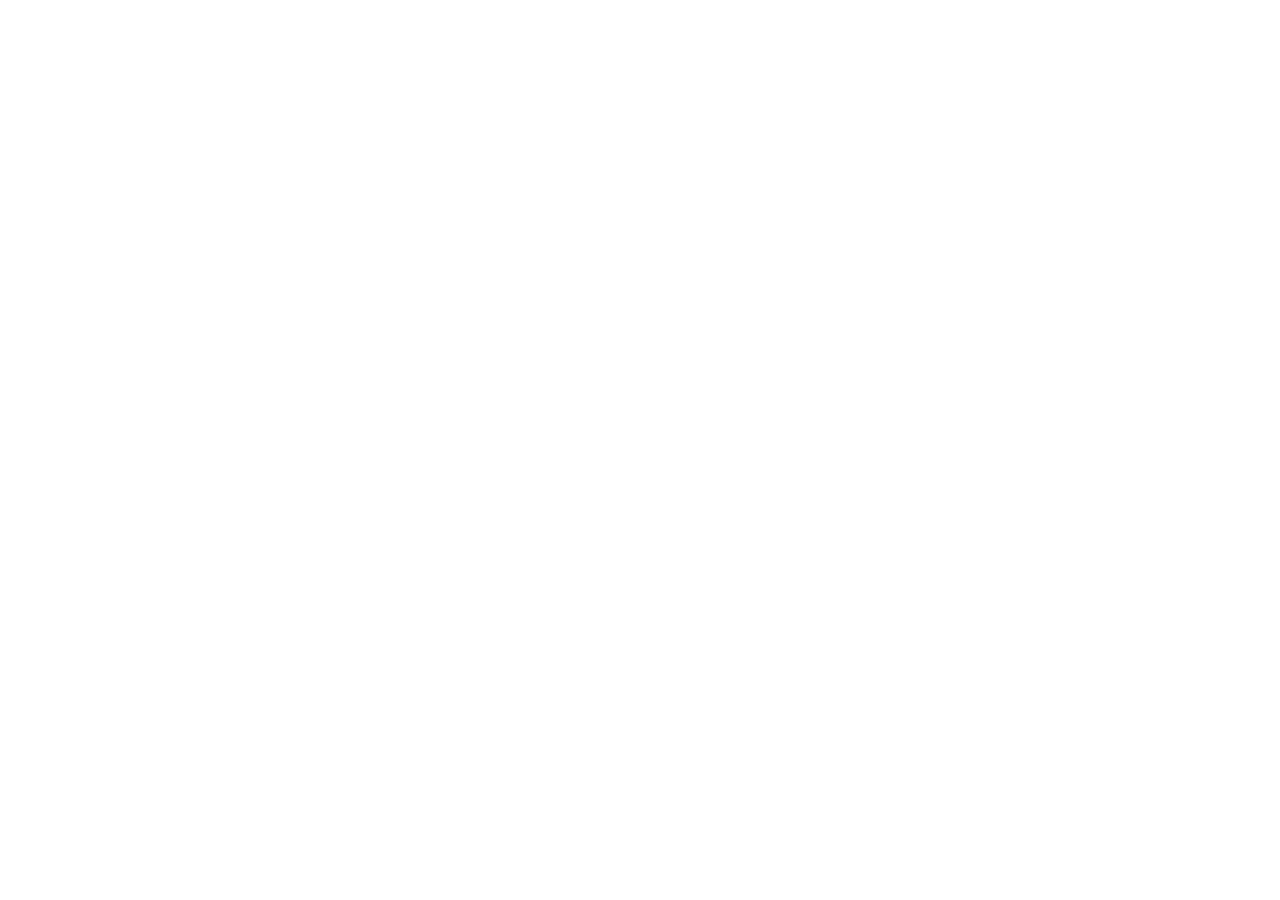
==== about.html @ eb5efb41 "Use full name Khaled Naguib Othman to match LinkedIn Co-Authored-By: Claude Opus 5.5 <noreply@anthro" ====
<!doctype html>
<html lang="en" dir="ltr">
<head>
  <meta charset="utf-8">
  <meta name="viewport" content="width=device-width, initial-scale=1">
  <title>Khaled Naguib Othman | Production Manager</title>
  <meta name="description" content="Khaled Naguib Othman, Production Manager in plastic injection molding and IML packaging, with lean manufacturing, continuous improvement and an MBA.">
  <script>(function(){try{var l=localStorage.getItem('kn-lang'),t=localStorage.getItem('kn-theme');if(l==='ar'){document.documentElement.lang='ar';document.documentElement.dir='rtl';}if(t)document.documentElement.setAttribute('data-theme',t);}catch(e){}})();</script>
  <link rel="preconnect" href="https://fonts.googleapis.com">
  <link rel="preconnect" href="https://fonts.gstatic.com" crossorigin>
  <link href="https://fonts.googleapis.com/css2?family=Cairo:wght@400;500;600;700;800&family=Inter:wght@400;500;600;700;800&display=swap" rel="stylesheet">
  <link rel="stylesheet" href="assets/css/style.css">
  <link rel="icon" href="assets/img/khaled.jpg">
</head>
<body data-page="about">
  <div id="app-header"></div>
  <main id="main">
    <noscript><p>Please enable JavaScript to view this website.</p></noscript>
  </main>
  <div id="app-footer"></div>
  <script src="assets/js/content.js"></script>
  <script src="assets/js/main.js"></script>
</body>
</html>
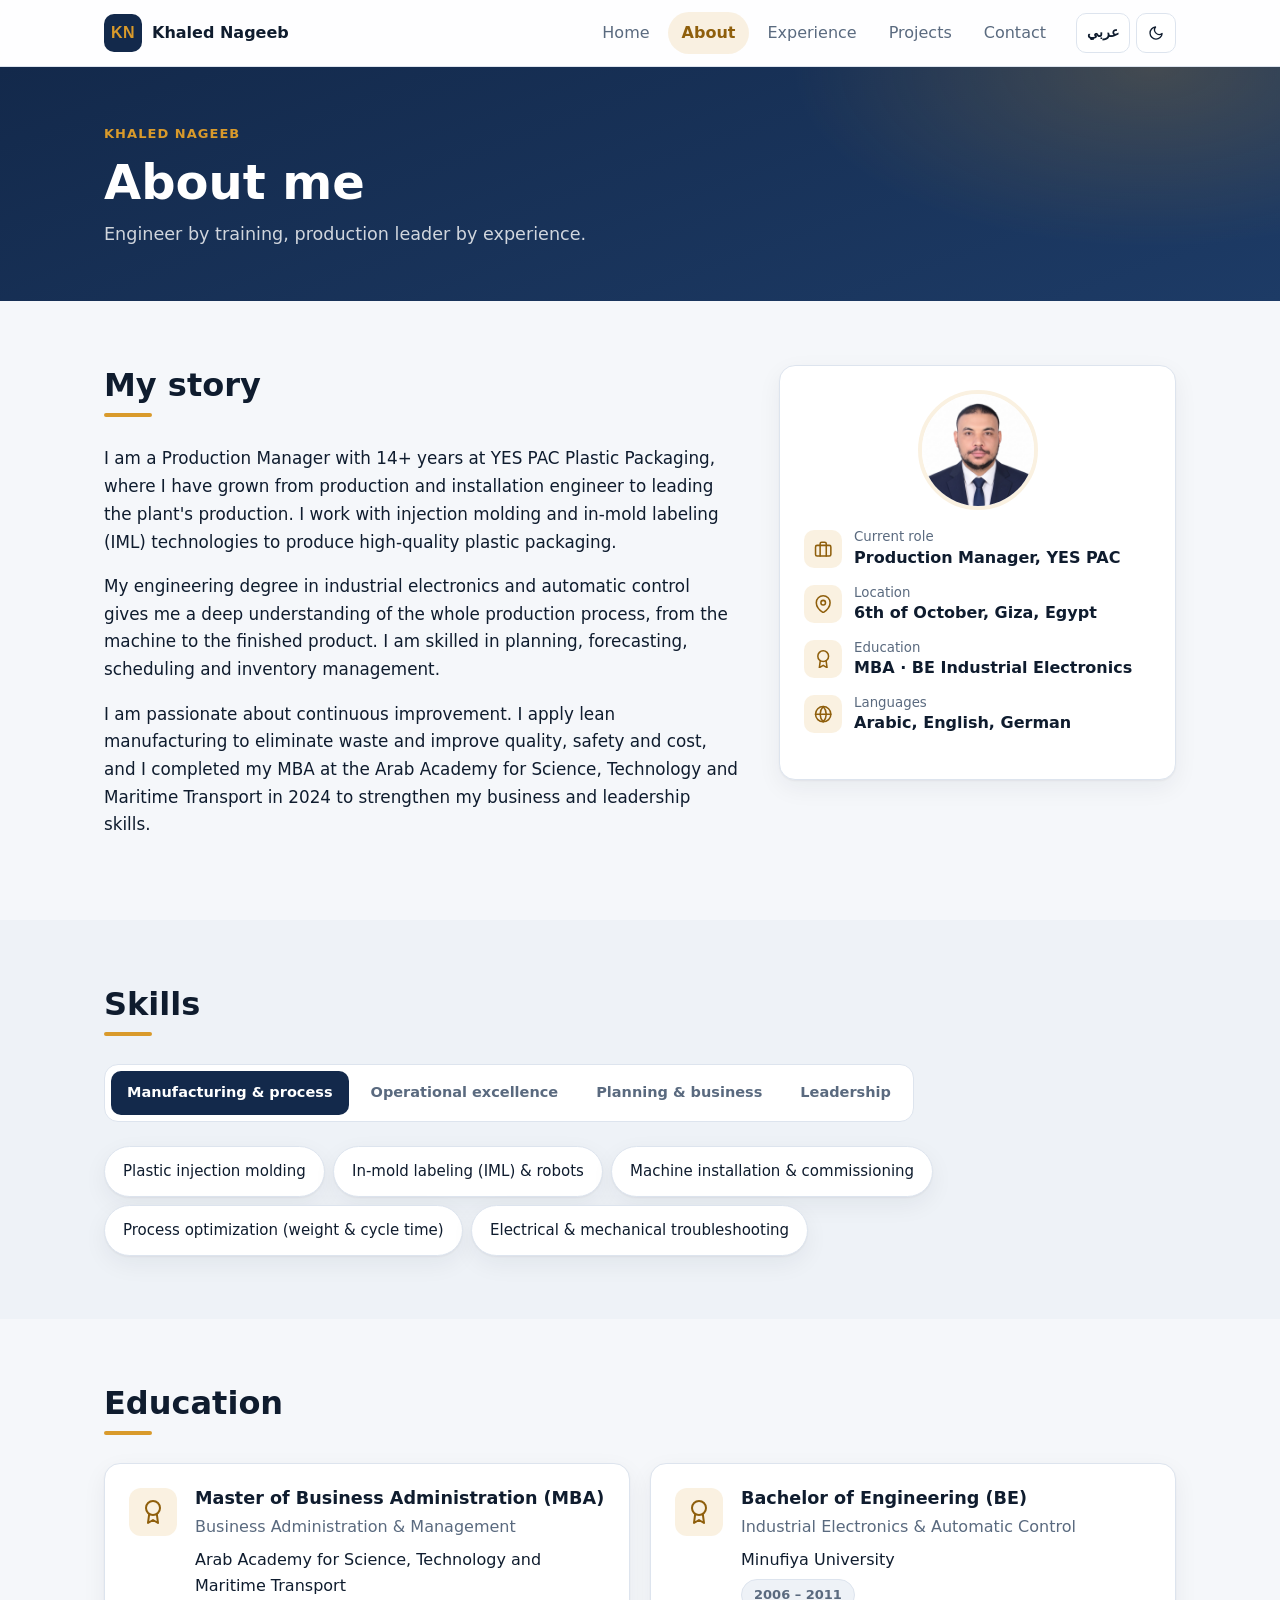
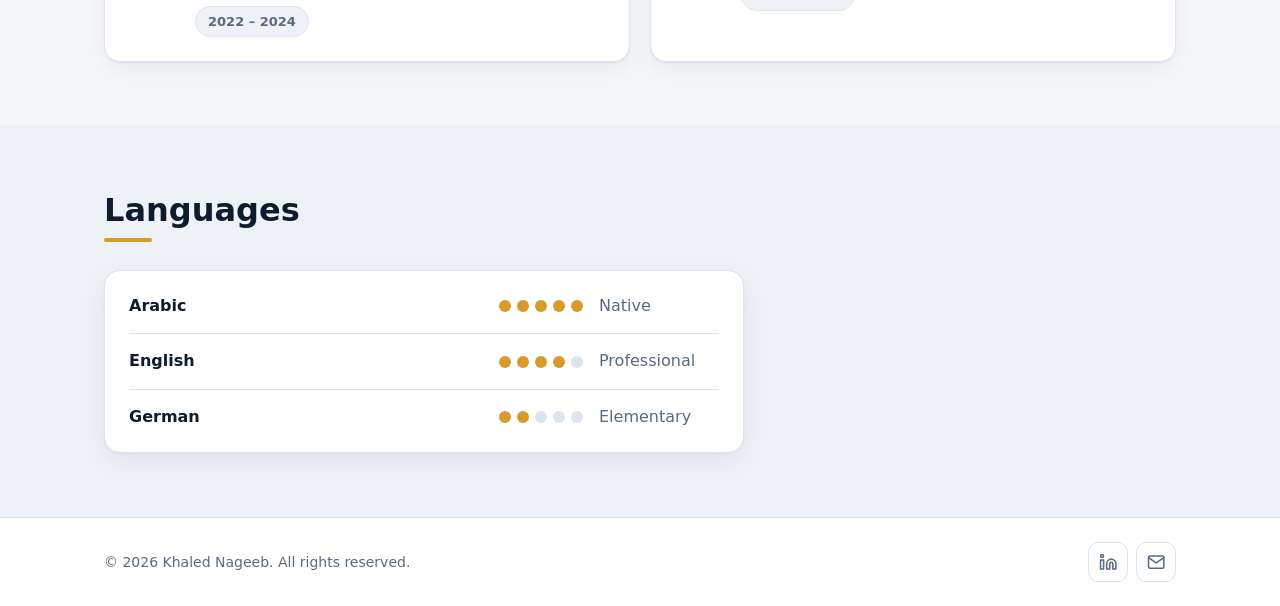
==== commit 8b82236d: "Personal website: bilingual EN/AR portfolio (About, Experience, Projects, Contact) Co-Authored-By: C" ====
--- a/about.html
+++ b/about.html
@@ -3,8 +3,8 @@
 <head>
   <meta charset="utf-8">
   <meta name="viewport" content="width=device-width, initial-scale=1">
-  <title>Khaled Naguib Othman | Production Manager</title>
-  <meta name="description" content="Khaled Naguib Othman, Production Manager in plastic injection molding and IML packaging, with lean manufacturing, continuous improvement and an MBA.">
+  <title>Khaled Nageeb | Production Manager</title>
+  <meta name="description" content="Khaled Nageeb, Production Manager in plastic injection molding and IML packaging, with lean manufacturing, continuous improvement and an MBA.">
   <script>(function(){try{var l=localStorage.getItem('kn-lang'),t=localStorage.getItem('kn-theme');if(l==='ar'){document.documentElement.lang='ar';document.documentElement.dir='rtl';}if(t)document.documentElement.setAttribute('data-theme',t);}catch(e){}})();</script>
   <link rel="preconnect" href="https://fonts.googleapis.com">
   <link rel="preconnect" href="https://fonts.gstatic.com" crossorigin>
--- a/assets/css/style.css
+++ b/assets/css/style.css
@@ -0,0 +1,491 @@
+/* ===== Tokens ===== */
+:root {
+  --bg: #f5f7fa;
+  --surface: #ffffff;
+  --surface-2: #eef2f7;
+  --text: #0f1c2e;
+  --muted: #5a6a7f;
+  --border: #dde4ee;
+  --navy: #13294b;
+  --navy-2: #1d3b66;
+  --accent: #d99a2b;
+  --accent-text: #8f5f0c;
+  --accent-soft: rgba(217, 154, 43, 0.14);
+  --on-accent: #1a1203;
+  --hero-text: #ffffff;
+  --shadow: 0 1px 2px rgba(15, 28, 46, 0.05), 0 8px 24px rgba(15, 28, 46, 0.06);
+  --shadow-lg: 0 20px 50px rgba(15, 28, 46, 0.18);
+  --radius: 16px;
+  --font: "Inter", system-ui, -apple-system, "Segoe UI", Roboto, Arial, sans-serif;
+  --seg-1: #13294b;
+  --seg-2: #2f5d9a;
+  --seg-3: #5f8cc7;
+  --seg-4: #d99a2b;
+  color-scheme: light;
+}
+
+@media (prefers-color-scheme: dark) {
+  :root:not([data-theme="light"]) {
+    --bg: #0a121d;
+    --surface: #111c2b;
+    --surface-2: #162436;
+    --text: #e7edf5;
+    --muted: #97a8bd;
+    --border: #23354b;
+    --navy: #0d1c33;
+    --navy-2: #152a4a;
+    --accent-text: #f0bf68;
+    --accent-soft: rgba(217, 154, 43, 0.16);
+    --shadow: 0 1px 2px rgba(0, 0, 0, 0.3), 0 8px 24px rgba(0, 0, 0, 0.25);
+    --shadow-lg: 0 20px 50px rgba(0, 0, 0, 0.5);
+    --seg-1: #3f6fb0;
+    --seg-2: #5f8cc7;
+    --seg-3: #8fb2df;
+    color-scheme: dark;
+  }
+}
+:root[data-theme="dark"] {
+  --bg: #0a121d;
+  --surface: #111c2b;
+  --surface-2: #162436;
+  --text: #e7edf5;
+  --muted: #97a8bd;
+  --border: #23354b;
+  --navy: #0d1c33;
+  --navy-2: #152a4a;
+  --accent-text: #f0bf68;
+  --accent-soft: rgba(217, 154, 43, 0.16);
+  --shadow: 0 1px 2px rgba(0, 0, 0, 0.3), 0 8px 24px rgba(0, 0, 0, 0.25);
+  --shadow-lg: 0 20px 50px rgba(0, 0, 0, 0.5);
+  --seg-1: #3f6fb0;
+  --seg-2: #5f8cc7;
+  --seg-3: #8fb2df;
+  color-scheme: dark;
+}
+
+html[lang="ar"] { --font: "Cairo", "Segoe UI", Tahoma, Arial, sans-serif; }
+
+/* ===== Base ===== */
+*, *::before, *::after { box-sizing: border-box; }
+html { scroll-behavior: smooth; -webkit-text-size-adjust: 100%; }
+body {
+  margin: 0;
+  font-family: var(--font);
+  font-size: 16px;
+  line-height: 1.65;
+  color: var(--text);
+  background: var(--bg);
+  overflow-x: hidden;
+  transition: background-color .25s ease, color .25s ease;
+}
+body.no-scroll { overflow: hidden; }
+img { max-width: 100%; display: block; }
+a { color: inherit; }
+h1, h2, h3, h4 { line-height: 1.25; margin: 0 0 .5em; }
+p { margin: 0 0 1em; }
+[hidden] { display: none !important; }
+:focus-visible { outline: 3px solid var(--accent); outline-offset: 2px; border-radius: 6px; }
+
+.container { width: 100%; max-width: 1120px; margin-inline: auto; padding-inline: 16px; }
+@media (min-width: 640px) { .container { padding-inline: 24px; } }
+
+.icon { width: 1.15em; height: 1.15em; flex-shrink: 0; vertical-align: -0.2em; }
+[dir="rtl"] .flip-rtl { transform: scaleX(-1); }
+.muted { color: var(--muted); }
+
+/* ===== Header ===== */
+.site-header {
+  position: sticky; top: 0; z-index: 50;
+  background: color-mix(in srgb, var(--surface) 85%, transparent);
+  backdrop-filter: saturate(1.4) blur(10px);
+  -webkit-backdrop-filter: saturate(1.4) blur(10px);
+  border-bottom: 1px solid var(--border);
+}
+.header-inner { display: flex; align-items: center; gap: 16px; height: 66px; }
+.brand { display: flex; align-items: center; gap: 10px; text-decoration: none; font-weight: 700; }
+.brand-mark {
+  display: grid; place-items: center; width: 38px; height: 38px; border-radius: 10px;
+  background: var(--navy); color: var(--accent); font-weight: 800; letter-spacing: .5px; font-family: "Inter", sans-serif;
+}
+.brand-name { white-space: nowrap; }
+.main-nav { margin-inline-start: auto; }
+.main-nav ul { list-style: none; display: flex; gap: 4px; margin: 0; padding: 0; }
+.nav-link {
+  display: block; padding: 8px 14px; border-radius: 999px; text-decoration: none;
+  color: var(--muted); font-weight: 500; transition: color .2s, background-color .2s;
+}
+.nav-link:hover { color: var(--text); background: var(--surface-2); }
+.nav-link.active { color: var(--accent-text); background: var(--accent-soft); font-weight: 600; }
+.header-actions { display: flex; align-items: center; gap: 6px; }
+
+.btn-icon {
+  display: inline-grid; place-items: center; min-width: 40px; height: 40px; padding: 0 10px;
+  border-radius: 10px; border: 1px solid var(--border); background: var(--surface);
+  color: var(--text); cursor: pointer; font: inherit; font-weight: 600; font-size: 14px;
+  transition: background-color .2s, border-color .2s, transform .15s;
+}
+.btn-icon:hover { background: var(--surface-2); border-color: var(--accent); }
+.btn-icon:active { transform: scale(.95); }
+.lang-toggle { font-family: "Cairo", "Inter", sans-serif; }
+html[lang="ar"] .lang-toggle { font-family: "Inter", sans-serif; }
+.menu-toggle { display: none; }
+
+@media (max-width: 860px) {
+  .brand-name { display: none; }
+  .menu-toggle { display: inline-grid; }
+  .main-nav {
+    position: absolute; inset-inline: 0; top: 66px; margin: 0;
+    background: var(--surface); border-bottom: 1px solid var(--border); box-shadow: var(--shadow);
+    max-height: 0; overflow: hidden; transition: max-height .3s ease;
+  }
+  .main-nav.open { max-height: 360px; }
+  .main-nav ul { flex-direction: column; padding: 10px 16px 16px; }
+  .nav-link { border-radius: 10px; padding: 12px 14px; }
+  .header-actions { margin-inline-start: auto; }
+}
+
+/* ===== Buttons ===== */
+.btn {
+  display: inline-flex; align-items: center; justify-content: center; gap: 8px;
+  padding: 12px 20px; border-radius: 12px; font: inherit; font-weight: 600; font-size: 15px;
+  text-decoration: none; cursor: pointer; border: 1px solid transparent;
+  transition: transform .15s, box-shadow .2s, background-color .2s, border-color .2s;
+}
+.btn:hover { transform: translateY(-2px); }
+.btn:active { transform: translateY(0); }
+.btn-primary { background: var(--accent); color: var(--on-accent); box-shadow: 0 6px 18px rgba(217, 154, 43, .35); }
+.btn-primary:hover { box-shadow: 0 10px 24px rgba(217, 154, 43, .45); }
+.btn-outline { border-color: currentColor; background: transparent; }
+.btn-ghost { background: rgba(255, 255, 255, .08); }
+.btn-sm { padding: 8px 14px; font-size: 14px; }
+.btn-block { width: 100%; }
+.btn-row { display: flex; flex-wrap: wrap; gap: 10px; margin: 26px 0 18px; }
+.link-btn {
+  margin-top: auto; align-self: flex-start; display: inline-flex; align-items: center; gap: 6px;
+  background: none; border: 0; padding: 6px 0; font: inherit; font-weight: 600; color: var(--accent-text); cursor: pointer;
+}
+.link-btn .icon { transition: transform .2s; }
+.link-btn:hover .icon { transform: translateX(4px); }
+[dir="rtl"] .link-btn:hover .icon { transform: scaleX(-1) translateX(4px); }
+
+/* ===== Hero (home) ===== */
+.hero {
+  position: relative; overflow: hidden; color: var(--hero-text);
+  background:
+    radial-gradient(900px 400px at 85% -10%, rgba(217, 154, 43, .22), transparent 60%),
+    radial-gradient(700px 500px at -10% 110%, rgba(95, 140, 199, .25), transparent 60%),
+    linear-gradient(160deg, var(--navy) 0%, var(--navy-2) 100%);
+  padding: 72px 0 96px;
+}
+.hero::after {
+  content: ""; position: absolute; inset: 0; pointer-events: none; opacity: .07;
+  background-image: linear-gradient(#fff 1px, transparent 1px), linear-gradient(90deg, #fff 1px, transparent 1px);
+  background-size: 40px 40px;
+  mask-image: linear-gradient(to bottom, #000, transparent 85%);
+  -webkit-mask-image: linear-gradient(to bottom, #000, transparent 85%);
+}
+.hero-grid { position: relative; z-index: 1; display: grid; grid-template-columns: 1.25fr 1fr; gap: 48px; align-items: center; }
+.eyebrow { color: var(--accent); font-weight: 700; letter-spacing: .08em; text-transform: uppercase; font-size: 13px; margin-bottom: 8px; }
+html[lang="ar"] .eyebrow { letter-spacing: 0; font-size: 15px; }
+.hero-name { font-size: clamp(2.4rem, 6vw, 4rem); font-weight: 800; letter-spacing: -.02em; margin-bottom: 6px; }
+.hero-role { font-size: clamp(1.05rem, 2.2vw, 1.3rem); color: #f3d7a6; font-weight: 600; margin-bottom: 18px; }
+.hero-intro { color: rgba(255, 255, 255, .82); max-width: 58ch; font-size: 1.05rem; }
+.hero .btn-outline { color: #fff; border-color: rgba(255, 255, 255, .5); }
+.hero .btn-outline:hover { border-color: #fff; background: rgba(255, 255, 255, .08); }
+.hero .btn-ghost { color: #fff; }
+.hero-location { display: flex; align-items: center; gap: 8px; color: rgba(255, 255, 255, .7); font-size: 14px; margin: 0; }
+
+.hero-photo { position: relative; justify-self: center; width: min(380px, 100%); }
+.photo-frame {
+  position: relative; border-radius: 28px; overflow: hidden; aspect-ratio: 1;
+  background: #fff; box-shadow: var(--shadow-lg);
+  border: 6px solid rgba(255, 255, 255, .12);
+  animation: float 6s ease-in-out infinite;
+}
+.photo-frame img { width: 100%; height: 100%; object-fit: cover; }
+.hero-photo::before {
+  content: ""; position: absolute; inset: 18px -18px -18px 18px; border-radius: 28px;
+  border: 2px solid var(--accent); opacity: .7;
+}
+[dir="rtl"] .hero-photo::before { inset: 18px 18px -18px -18px; }
+.photo-badge {
+  position: absolute; bottom: 22px; inset-inline-start: -14px;
+  display: inline-flex; align-items: center; gap: 8px;
+  background: var(--surface); color: var(--text); padding: 10px 16px; border-radius: 14px;
+  font-weight: 700; font-size: 14px; box-shadow: var(--shadow-lg); font-family: "Inter", sans-serif;
+}
+.photo-badge .icon { color: var(--accent); }
+
+@keyframes float { 0%, 100% { transform: translateY(0); } 50% { transform: translateY(-10px); } }
+
+@media (max-width: 860px) {
+  .hero { padding: 40px 0 72px; }
+  .hero-grid { grid-template-columns: 1fr; gap: 36px; }
+  .hero-photo { order: -1; width: min(260px, 72%); }
+  .hero-text { text-align: center; }
+  .hero-intro { margin-inline: auto; }
+  .btn-row, .hero-location { justify-content: center; }
+}
+
+/* ===== Stats ===== */
+.stats-section { margin-top: -56px; position: relative; z-index: 2; padding-top: 0 !important; }
+.stats { display: grid; grid-template-columns: repeat(3, 1fr); gap: 16px; }
+.stat {
+  background: var(--surface); border: 1px solid var(--border); border-radius: var(--radius);
+  padding: 22px; box-shadow: var(--shadow); text-align: center;
+}
+.stat-value { display: block; font-size: 2.4rem; font-weight: 800; color: var(--accent-text); line-height: 1.1; font-family: "Inter", sans-serif; }
+.stat-label { color: var(--muted); font-weight: 500; }
+@media (max-width: 640px) {
+  .stats { grid-template-columns: 1fr; }
+  .stat { display: flex; align-items: center; gap: 16px; text-align: start; padding: 16px 20px; }
+  .stat-value { font-size: 2rem; min-width: 64px; }
+}
+
+/* ===== Sections ===== */
+.section { padding: 64px 0; }
+.section.alt { background: var(--surface-2); }
+.section.pt-0 { padding-top: 0; }
+.section-title { font-size: clamp(1.5rem, 3vw, 2rem); font-weight: 800; position: relative; padding-bottom: 12px; margin-bottom: 28px; }
+.section-title::after { content: ""; position: absolute; bottom: 0; inset-inline-start: 0; width: 48px; height: 4px; border-radius: 4px; background: var(--accent); }
+.section-title.small { font-size: 1.25rem; margin-bottom: 20px; }
+
+.page-hero {
+  color: var(--hero-text);
+  background:
+    radial-gradient(600px 300px at 90% 0%, rgba(217, 154, 43, .22), transparent 60%),
+    linear-gradient(160deg, var(--navy) 0%, var(--navy-2) 100%);
+  padding: 56px 0 52px;
+}
+.page-hero h1 { font-size: clamp(2rem, 5vw, 3rem); font-weight: 800; margin-bottom: 8px; }
+.page-hero .lead { color: rgba(255, 255, 255, .8); font-size: 1.1rem; max-width: 60ch; margin: 0; }
+
+.grid-3 { display: grid; grid-template-columns: repeat(3, 1fr); gap: 20px; }
+.grid-2 { display: grid; grid-template-columns: repeat(2, 1fr); gap: 20px; }
+@media (max-width: 960px) { .grid-3 { grid-template-columns: repeat(2, 1fr); } }
+@media (max-width: 640px) { .grid-3, .grid-2 { grid-template-columns: 1fr; } }
+
+.card {
+  background: var(--surface); border: 1px solid var(--border); border-radius: var(--radius);
+  padding: 24px; box-shadow: var(--shadow);
+}
+.feature { transition: transform .25s, box-shadow .25s, border-color .25s; }
+.feature:hover { transform: translateY(-6px); box-shadow: var(--shadow-lg); border-color: var(--accent); }
+.feature p { color: var(--muted); margin: 0; }
+.feature-icon {
+  display: inline-grid; place-items: center; width: 48px; height: 48px; border-radius: 12px;
+  background: var(--accent-soft); color: var(--accent-text); margin-bottom: 16px; flex-shrink: 0;
+}
+.feature-icon .icon { width: 24px; height: 24px; }
+
+.cta {
+  display: flex; align-items: center; justify-content: space-between; gap: 24px; flex-wrap: wrap;
+  background: linear-gradient(135deg, var(--navy), var(--navy-2)); color: #fff;
+  border-radius: 24px; padding: 36px 40px; box-shadow: var(--shadow-lg);
+}
+.cta h2 { font-size: 1.6rem; }
+.cta p { color: rgba(255, 255, 255, .8); margin: 0; max-width: 55ch; }
+@media (max-width: 640px) { .cta { padding: 28px 22px; } }
+
+/* ===== Pills & chips ===== */
+.pill {
+  display: inline-block; padding: 4px 12px; border-radius: 999px; font-size: 13px; font-weight: 600;
+  background: var(--surface-2); color: var(--muted); border: 1px solid var(--border); white-space: nowrap;
+}
+.chips { display: flex; flex-wrap: wrap; gap: 8px; }
+.chip {
+  display: inline-flex; align-items: center; padding: 8px 14px; border-radius: 999px;
+  background: var(--surface); border: 1px solid var(--border); font-size: 14px; font-weight: 500; color: var(--text);
+}
+.chip.small { padding: 3px 10px; font-size: 12.5px; background: var(--surface-2); color: var(--muted); }
+.chip.small.hit { background: var(--accent-soft); color: var(--accent-text); border-color: var(--accent); }
+.chip-btn { cursor: pointer; font: inherit; font-size: 14px; transition: background-color .2s, border-color .2s, color .2s; }
+.chip-btn:hover { border-color: var(--accent); }
+.chip-btn.active { background: var(--navy); color: #fff; border-color: var(--navy); }
+:root[data-theme="dark"] .chip-btn.active { background: var(--accent); color: var(--on-accent); border-color: var(--accent); }
+@media (prefers-color-scheme: dark) { :root:not([data-theme="light"]) .chip-btn.active { background: var(--accent); color: var(--on-accent); border-color: var(--accent); } }
+
+/* ===== About ===== */
+.about-grid { display: grid; grid-template-columns: 1.6fr 1fr; gap: 40px; align-items: start; }
+.prose p { font-size: 1.05rem; }
+.facts { position: sticky; top: 90px; }
+.facts-photo { width: 120px; height: 120px; border-radius: 50%; object-fit: cover; margin: 0 auto 18px; border: 4px solid var(--accent-soft); }
+.facts ul { list-style: none; padding: 0; margin: 0 0 20px; display: grid; gap: 14px; }
+.facts li { display: flex; gap: 12px; align-items: center; }
+.facts li > span:last-child { display: flex; flex-direction: column; font-weight: 600; line-height: 1.4; }
+.facts small { color: var(--muted); font-weight: 500; }
+.fact-icon { display: grid; place-items: center; width: 38px; height: 38px; border-radius: 10px; background: var(--accent-soft); color: var(--accent-text); flex-shrink: 0; }
+.facts .btn-outline { color: var(--text); border-color: var(--border); }
+.facts .btn-outline:hover { border-color: var(--accent); }
+@media (max-width: 860px) { .about-grid { grid-template-columns: 1fr; } .facts { position: static; } }
+
+.tabs { display: flex; flex-wrap: wrap; gap: 6px; padding: 6px; background: var(--surface); border: 1px solid var(--border); border-radius: 14px; width: fit-content; max-width: 100%; margin-bottom: 24px; }
+.tab { border: 0; background: none; padding: 10px 16px; border-radius: 10px; font: inherit; font-weight: 600; font-size: 14.5px; color: var(--muted); cursor: pointer; transition: background-color .2s, color .2s; }
+.tab:hover { color: var(--text); }
+.tab.active { background: var(--navy); color: #fff; }
+:root[data-theme="dark"] .tab.active { background: var(--accent); color: var(--on-accent); }
+@media (prefers-color-scheme: dark) { :root:not([data-theme="light"]) .tab.active { background: var(--accent); color: var(--on-accent); } }
+.skill-chips .chip { padding: 12px 18px; font-size: 15px; box-shadow: var(--shadow); }
+
+.edu { display: flex; gap: 18px; align-items: flex-start; }
+.edu .feature-icon { margin: 0; }
+.edu h3 { font-size: 1.1rem; margin-bottom: 4px; }
+.edu p { margin-bottom: 6px; }
+
+.lang-list { list-style: none; margin: 0; padding: 8px 24px; max-width: 640px; }
+.lang-item { display: grid; grid-template-columns: 1fr auto 120px; gap: 16px; align-items: center; padding: 14px 0; border-bottom: 1px solid var(--border); }
+.lang-item:last-child { border-bottom: 0; }
+.lang-name { font-weight: 600; }
+.dots { display: flex; gap: 6px; }
+.dots i { width: 12px; height: 12px; border-radius: 50%; background: var(--border); }
+.dots i.on { background: var(--accent); }
+@media (max-width: 480px) { .lang-item { grid-template-columns: 1fr auto; } .lang-item .muted { grid-column: 1 / -1; margin-top: -10px; font-size: 14px; } }
+
+/* ===== Experience ===== */
+.glance { display: flex; gap: 4px; height: 52px; border-radius: 14px; overflow: hidden; box-shadow: var(--shadow); }
+.seg { border: 0; cursor: pointer; color: #fff; font: inherit; font-size: 13px; font-weight: 600; padding: 0 12px; min-width: 14px; overflow: hidden; transition: filter .2s, flex-grow .3s; }
+.seg:hover { filter: brightness(1.12); }
+.seg-label { display: block; white-space: nowrap; overflow: hidden; text-overflow: ellipsis; }
+.seg-atos { background: var(--seg-4); color: var(--on-accent); padding: 0; }
+.seg-atos .seg-label { display: none; }
+.seg-eng { background: var(--seg-3); }
+.seg-head { background: var(--seg-2); }
+.seg-pm { background: var(--seg-1); }
+.glance-legend { list-style: none; padding: 0; margin: 14px 0 0; display: flex; flex-wrap: wrap; gap: 8px 20px; font-size: 14px; }
+.glance-legend li { display: flex; align-items: center; gap: 8px; }
+.glance-legend i { width: 12px; height: 12px; border-radius: 4px; display: inline-block; }
+@media (max-width: 640px) { .seg-label { display: none; } }
+
+.toolbar { display: flex; flex-wrap: wrap; align-items: center; gap: 12px 16px; margin-bottom: 28px; }
+.toolbar-label { font-weight: 600; color: var(--muted); font-size: 14px; }
+.toolbar .chips { flex: 1; }
+#toggle-all { color: var(--accent-text); background: var(--accent-soft); }
+
+.timeline { list-style: none; margin: 0; padding: 0; position: relative; }
+.timeline::before { content: ""; position: absolute; top: 8px; bottom: 8px; inset-inline-start: 11px; width: 2px; background: var(--border); }
+.tl-item { position: relative; padding-inline-start: 44px; margin-bottom: 18px; }
+.tl-dot { position: absolute; inset-inline-start: 4px; top: 26px; width: 16px; height: 16px; border-radius: 50%; background: var(--surface); border: 3px solid var(--accent); }
+.tl-item:first-child .tl-dot { background: var(--accent); box-shadow: 0 0 0 6px var(--accent-soft); }
+.tl-card { padding: 0; overflow: hidden; transition: box-shadow .25s, border-color .25s; }
+.tl-card:hover, .tl-card.open { border-color: color-mix(in srgb, var(--accent) 60%, var(--border)); }
+.tl-item.flash .tl-card { box-shadow: 0 0 0 4px var(--accent-soft), var(--shadow-lg); }
+.tl-head {
+  width: 100%; display: flex; align-items: center; gap: 16px; padding: 20px 24px; text-align: start;
+  background: none; border: 0; font: inherit; color: inherit; cursor: pointer;
+}
+.tl-title { flex: 1; display: flex; flex-direction: column; min-width: 0; }
+.tl-role { font-size: 1.15rem; font-weight: 700; }
+.tl-company { color: var(--muted); font-size: 14.5px; }
+.tl-meta { display: flex; flex-direction: column; align-items: flex-end; gap: 4px; }
+.tl-dur { font-size: 13px; }
+.tl-chevron { transition: transform .3s; color: var(--muted); }
+.tl-card.open .tl-chevron { transform: rotate(180deg); color: var(--accent-text); }
+.tl-body { display: grid; grid-template-rows: 0fr; transition: grid-template-rows .35s ease; }
+.tl-card.open .tl-body { grid-template-rows: 1fr; }
+.tl-body-inner { overflow: hidden; padding: 0 24px; }
+.tl-card.open .tl-body-inner { padding-bottom: 22px; }
+.tl-body h4 { font-size: 14px; text-transform: uppercase; letter-spacing: .06em; color: var(--accent-text); margin: 6px 0 10px; }
+html[lang="ar"] .tl-body h4, html[lang="ar"] .modal-dialog h4 { letter-spacing: 0; font-size: 15px; }
+.ticks { list-style: none; padding: 0; margin: 0 0 16px; display: grid; gap: 8px; }
+.ticks li { position: relative; padding-inline-start: 26px; }
+.ticks li::before { content: ""; position: absolute; inset-inline-start: 2px; top: .5em; width: 12px; height: 7px; border-left: 2px solid var(--accent); border-bottom: 2px solid var(--accent); transform: rotate(-45deg); }
+@media (max-width: 640px) {
+  .tl-item { padding-inline-start: 32px; }
+  .timeline::before { inset-inline-start: 7px; }
+  .tl-dot { inset-inline-start: 0; }
+  .tl-head { flex-wrap: wrap; padding: 16px 18px; gap: 10px; }
+  .tl-title { flex-basis: calc(100% - 40px); }
+  .tl-meta { flex-direction: row; align-items: center; gap: 10px; order: 3; flex-basis: 100%; }
+  .tl-body-inner { padding: 0 18px; }
+}
+.empty { text-align: center; padding: 24px; }
+@media (max-width: 640px) { .chip-btn { padding: 6px 12px; font-size: 13.5px; } .toolbar .chips { flex-basis: 100%; } }
+
+/* ===== Projects ===== */
+.project { display: flex; flex-direction: column; gap: 4px; transition: transform .25s, box-shadow .25s, border-color .25s; }
+.project:hover { transform: translateY(-6px); box-shadow: var(--shadow-lg); border-color: var(--accent); }
+.project-top { display: flex; align-items: flex-start; justify-content: space-between; gap: 10px; }
+.project h3 { font-size: 1.15rem; }
+.project p { color: var(--muted); }
+.project .chips { margin-bottom: 14px; }
+.cat-ops { background: var(--accent-soft); color: var(--accent-text); border-color: transparent; }
+.cat-eng { background: rgba(47, 93, 154, .12); color: #2f5d9a; border-color: transparent; }
+.cat-digital { background: rgba(20, 140, 120, .12); color: #0f7a68; border-color: transparent; }
+.cat-people { background: rgba(140, 70, 170, .12); color: #7a3e98; border-color: transparent; }
+:root[data-theme="dark"] .cat-eng { color: #8fb2df; } :root[data-theme="dark"] .cat-digital { color: #5fd0bb; } :root[data-theme="dark"] .cat-people { color: #c79be0; }
+@media (prefers-color-scheme: dark) {
+  :root:not([data-theme="light"]) .cat-eng { color: #8fb2df; }
+  :root:not([data-theme="light"]) .cat-digital { color: #5fd0bb; }
+  :root:not([data-theme="light"]) .cat-people { color: #c79be0; }
+}
+.small-note { font-size: 14px; margin-top: 24px; }
+
+.modal { position: fixed; inset: 0; z-index: 100; display: grid; place-items: center; padding: 16px; }
+.modal-backdrop { position: absolute; inset: 0; background: rgba(5, 12, 22, .6); backdrop-filter: blur(4px); animation: fade .2s ease; }
+.modal-dialog {
+  position: relative; width: min(640px, 100%); max-height: calc(100vh - 32px); overflow-y: auto;
+  background: var(--surface); border-radius: 20px; padding: 30px; box-shadow: var(--shadow-lg);
+  border: 1px solid var(--border); animation: rise .28s cubic-bezier(.2, .8, .2, 1);
+}
+.modal-dialog:focus { outline: none; }
+.modal-close { position: absolute; top: 14px; inset-inline-end: 14px; }
+.modal-head { display: flex; gap: 16px; align-items: center; margin-bottom: 18px; padding-inline-end: 44px; }
+.modal-head .feature-icon { margin: 0; }
+.modal-head h2 { font-size: 1.35rem; margin: 6px 0 0; }
+.modal-dialog h4 { font-size: 13.5px; text-transform: uppercase; letter-spacing: .06em; color: var(--accent-text); margin: 20px 0 8px; }
+.modal-dialog p { margin-bottom: 0; }
+.outcome { padding: 14px 16px; border-radius: 12px; background: var(--accent-soft); border-inline-start: 4px solid var(--accent); font-weight: 500; }
+@media (max-width: 640px) { .modal-dialog { padding: 22px 18px; } }
+@keyframes fade { from { opacity: 0; } }
+@keyframes rise { from { opacity: 0; transform: translateY(24px) scale(.98); } }
+
+/* ===== Contact ===== */
+.contact-grid { display: grid; grid-template-columns: 1fr 1.3fr; gap: 28px; align-items: start; }
+.contact-cards { display: grid; gap: 16px; }
+.contact-card { display: flex; align-items: center; gap: 16px; padding: 18px 20px; text-decoration: none; transition: transform .2s, border-color .2s; }
+.contact-card .feature-icon { margin: 0; }
+.contact-card.linkish:hover { transform: translateY(-3px); border-color: var(--accent); }
+.contact-body { flex: 1; display: flex; flex-direction: column; min-width: 0; }
+.contact-body small { color: var(--muted); }
+.contact-value { font-weight: 600; text-decoration: none; overflow-wrap: anywhere; }
+[dir="rtl"] .contact-value[dir="ltr"] { text-align: end; }
+.contact-form h2 { font-size: 1.35rem; margin-bottom: 18px; }
+.contact-form label { display: block; font-weight: 600; font-size: 14.5px; margin-bottom: 16px; }
+.contact-form input, .contact-form textarea {
+  display: block; width: 100%; margin-top: 6px; padding: 12px 14px; border-radius: 12px;
+  border: 1px solid var(--border); background: var(--bg); color: var(--text); font: inherit; font-weight: 400;
+  transition: border-color .2s, box-shadow .2s;
+}
+.contact-form input:focus, .contact-form textarea:focus { outline: none; border-color: var(--accent); box-shadow: 0 0 0 4px var(--accent-soft); }
+.contact-form textarea { resize: vertical; min-height: 140px; }
+.form-error { color: #c0392b; font-weight: 600; font-size: 14px; }
+.contact-form .small-note { margin: 12px 0 0; }
+@media (max-width: 860px) { .contact-grid { grid-template-columns: 1fr; } }
+
+.toast {
+  position: fixed; bottom: 24px; left: 50%; transform: translate(-50%, 20px); opacity: 0;
+  background: var(--navy); color: #fff; padding: 12px 20px; border-radius: 12px; font-weight: 600;
+  box-shadow: var(--shadow-lg); transition: opacity .25s, transform .25s; pointer-events: none; z-index: 120;
+}
+.toast.show { opacity: 1; transform: translate(-50%, 0); }
+
+/* ===== Footer ===== */
+.site-footer { border-top: 1px solid var(--border); background: var(--surface); padding: 24px 0; }
+.footer-inner { display: flex; align-items: center; justify-content: space-between; gap: 16px; flex-wrap: wrap; }
+.footer-inner p { margin: 0; color: var(--muted); font-size: 14px; }
+.footer-links { display: flex; gap: 8px; }
+.footer-links a { display: grid; place-items: center; width: 40px; height: 40px; border-radius: 10px; border: 1px solid var(--border); color: var(--muted); transition: color .2s, border-color .2s; }
+.footer-links a:hover { color: var(--accent-text); border-color: var(--accent); }
+
+/* ===== Motion ===== */
+.reveal { opacity: 0; transform: translateY(22px); transition: opacity .6s ease, transform .6s cubic-bezier(.2, .8, .2, 1); }
+.reveal.in { opacity: 1; transform: none; }
+.pop { animation: pop .35s cubic-bezier(.2, .8, .2, 1) both; }
+@keyframes pop { from { opacity: 0; transform: scale(.94) translateY(8px); } }
+
+@media (prefers-reduced-motion: reduce) {
+  *, *::before, *::after { animation: none !important; transition: none !important; scroll-behavior: auto !important; }
+  .reveal { opacity: 1; transform: none; }
+}
+
+noscript p { padding: 24px 16px; text-align: center; }
